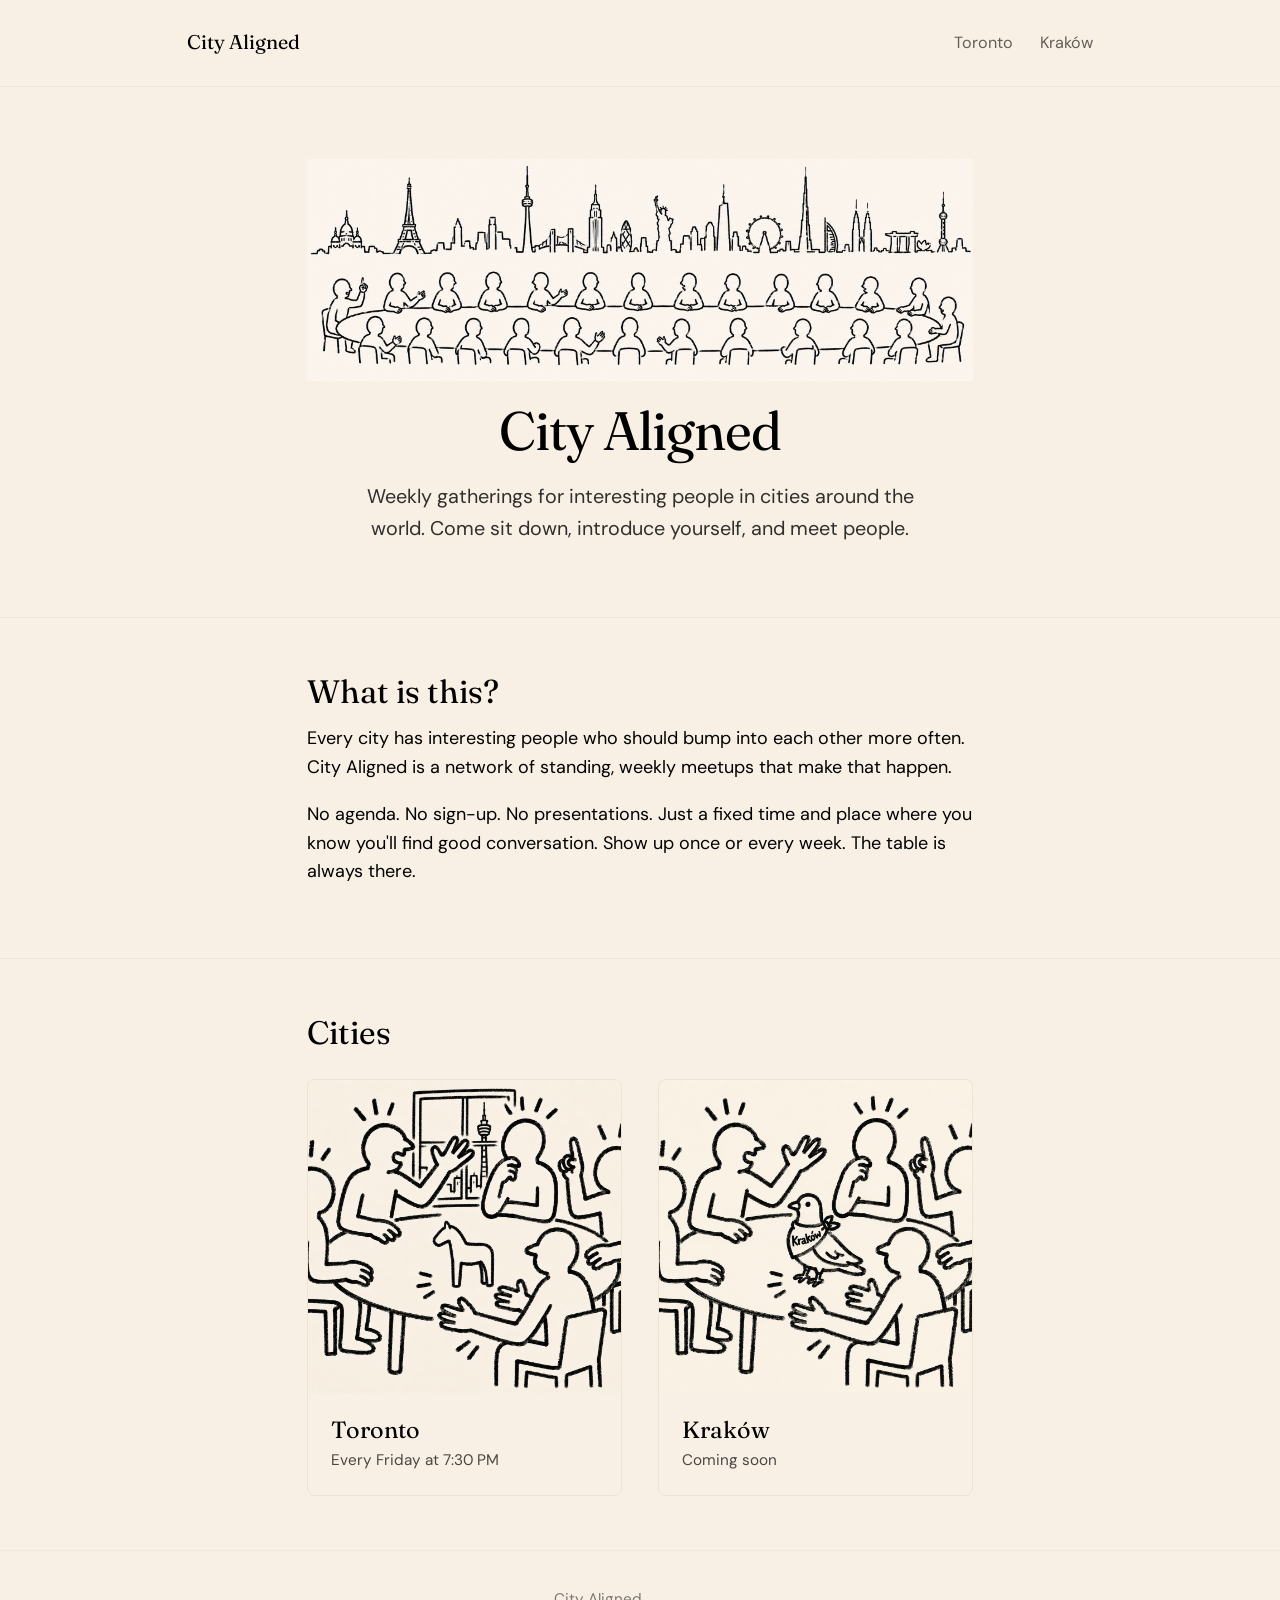
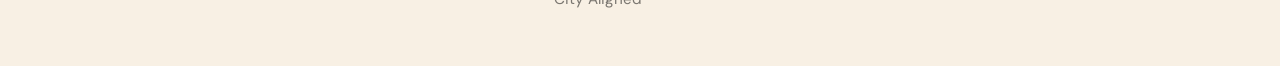
==== index.html @ 4a38be70 "Initial City Aligned website Static site with homepage, Toronto, and Kraków city pages. Fraunces + D" ====
<!DOCTYPE html>
<html lang="en">
<head>
  <meta charset="UTF-8">
  <meta name="viewport" content="width=device-width, initial-scale=1.0">
  <title>City Aligned</title>
  <meta name="description" content="Weekly gatherings for interesting people in cities around the world.">
  <meta property="og:title" content="City Aligned">
  <meta property="og:description" content="Weekly gatherings for interesting people in cities around the world.">
  <meta property="og:image" content="/assets/images/website-banner.png">
  <meta property="og:type" content="website">
  <link rel="preconnect" href="https://fonts.googleapis.com">
  <link rel="preconnect" href="https://fonts.gstatic.com" crossorigin>
  <link href="https://fonts.googleapis.com/css2?family=DM+Sans:wght@400;500;700&family=Fraunces:opsz,wght@9..144,400;9..144,600&display=swap" rel="stylesheet">
  <link rel="stylesheet" href="/assets/css/style.css">
</head>
<body>

  <header class="site-header">
    <div class="container container--wide">
      <a href="/" class="site-logo">City Aligned</a>
      <nav>
        <ul class="site-nav">
          <li><a href="/toronto/">Toronto</a></li>
          <li><a href="/krakow/">Kraków</a></li>
        </ul>
      </nav>
    </div>
  </header>

  <main>
    <section class="hero">
      <div class="container">
        <img src="/assets/images/website-banner.png" alt="Illustrated skyline with people gathered at tables" class="hero-banner">
        <h1>City Aligned</h1>
        <p>Weekly gatherings for interesting people in cities around the world. Come sit down, introduce yourself, and meet people.</p>
      </div>
    </section>

    <section>
      <div class="container">
        <h2>What is this?</h2>
        <p>Every city has interesting people who should bump into each other more often. City Aligned is a network of standing, weekly meetups that make that happen.</p>
        <p>No agenda. No sign-up. No presentations. Just a fixed time and place where you know you'll find good conversation. Show up once or every week. The table is always there.</p>
      </div>
    </section>

    <section>
      <div class="container">
        <h2>Cities</h2>
        <div class="city-grid">
          <div class="city-card">
            <a href="/toronto/">
              <img src="/assets/images/toronto.png" alt="Illustrated people gathered around a table with Toronto skyline">
              <div class="city-card-body">
                <h3>Toronto</h3>
                <p>Every Friday at 7:30 PM</p>
              </div>
            </a>
          </div>
          <div class="city-card">
            <a href="/krakow/">
              <img src="/assets/images/krakow.png" alt="Illustrated people gathered around a table with a Kraków pigeon">
              <div class="city-card-body">
                <h3>Kraków</h3>
                <p>Coming soon</p>
              </div>
            </a>
          </div>
        </div>
      </div>
    </section>

  </main>

  <footer class="site-footer">
    <div class="container">
      <p>City Aligned</p>
    </div>
  </footer>

</body>
</html>
---- assets/css/style.css ----
/* === City Aligned — Global Styles === */

:root {
  --linen: #f8f0e4;
  --black: #000000;
  --autumn-ember: #ba5c12;
  --dark-cyan: #55868c;
  --glaucous: #7272ab;
  --linen-dark: #ede4d4;
}

* {
  margin: 0;
  padding: 0;
  box-sizing: border-box;
}

html {
  font-size: 18px;
  scroll-behavior: smooth;
}

body {
  font-family: 'DM Sans', sans-serif;
  background-color: var(--linen);
  color: var(--black);
  line-height: 1.6;
  -webkit-font-smoothing: antialiased;
}

/* === Typography === */

h1, h2, h3 {
  font-family: 'Fraunces', serif;
  font-weight: 400;
  line-height: 1.2;
}

h1 {
  font-size: 3rem;
  letter-spacing: -0.02em;
}

h2 {
  font-size: 1.8rem;
  margin-bottom: 0.75rem;
}

h3 {
  font-size: 1.3rem;
  margin-bottom: 0.5rem;
}

p {
  margin-bottom: 1rem;
  max-width: 38em;
}

a {
  color: var(--autumn-ember);
  text-decoration: none;
  border-bottom: 1px solid transparent;
  transition: border-color 0.2s;
}

a:hover {
  border-bottom-color: var(--autumn-ember);
}

/* === Layout === */

.container {
  max-width: 720px;
  margin: 0 auto;
  padding: 0 1.5rem;
}

.container--wide {
  max-width: 960px;
}

/* === Header / Nav === */

.site-header {
  padding: 1.5rem 0;
  border-bottom: 1px solid var(--linen-dark);
}

.site-header .container {
  display: flex;
  justify-content: space-between;
  align-items: center;
}

.site-logo {
  font-family: 'Fraunces', serif;
  font-size: 1.1rem;
  color: var(--black);
  border-bottom: none;
}

.site-logo:hover {
  border-bottom: none;
  color: var(--autumn-ember);
}

.site-nav {
  display: flex;
  gap: 1.5rem;
  list-style: none;
  font-size: 0.9rem;
}

.site-nav a {
  color: var(--black);
  opacity: 0.6;
  transition: opacity 0.2s;
  border-bottom: none;
}

.site-nav a:hover,
.site-nav a.active {
  opacity: 1;
  border-bottom: none;
}

/* === Hero (Homepage) === */

.hero {
  padding: 4rem 0 2rem;
  text-align: center;
}

.hero h1 {
  margin-bottom: 1rem;
}

.hero p {
  max-width: 30em;
  margin: 0 auto 2rem;
  font-size: 1.1rem;
  opacity: 0.8;
}

.hero-banner {
  width: 100%;
  max-width: 720px;
  margin: 0 auto 1rem;
  display: block;
}

/* === Sections === */

section {
  padding: 3rem 0;
}

section + section {
  border-top: 1px solid var(--linen-dark);
}

/* === City Cards (Homepage) === */

.city-grid {
  display: grid;
  grid-template-columns: repeat(auto-fit, minmax(280px, 1fr));
  gap: 2rem;
  margin-top: 1.5rem;
}

.city-card {
  border: 1px solid var(--linen-dark);
  border-radius: 8px;
  overflow: hidden;
  transition: border-color 0.2s, transform 0.2s;
  background: var(--linen);
}

.city-card:hover {
  border-color: var(--autumn-ember);
  transform: translateY(-2px);
}

.city-card a {
  display: block;
  text-decoration: none;
  border-bottom: none;
  color: var(--black);
}

.city-card a:hover {
  border-bottom: none;
}

.city-card img {
  width: 100%;
  aspect-ratio: 1 / 1;
  object-fit: cover;
  display: block;
}

.city-card-body {
  padding: 1.25rem;
}

.city-card-body h3 {
  font-family: 'Fraunces', serif;
  margin-bottom: 0.25rem;
}

.city-card-body p {
  font-size: 0.85rem;
  opacity: 0.7;
  margin-bottom: 0;
}

/* === City Page Hero === */

.city-hero {
  padding: 3rem 0 2rem;
  text-align: center;
}

.city-hero img {
  width: 260px;
  height: 260px;
  object-fit: cover;
  border-radius: 12px;
  margin-bottom: 1.5rem;
}

.city-hero h1 {
  margin-bottom: 0.5rem;
}

.city-hero .tagline {
  font-size: 1.15rem;
  opacity: 0.7;
}

/* === Info Blocks (WHAT / WHO / WHY) === */

.info-block {
  padding: 2.5rem 0;
}

.info-block + .info-block {
  border-top: 1px solid var(--linen-dark);
}

.info-block h2 {
  color: var(--autumn-ember);
  font-size: 1rem;
  font-family: 'DM Sans', sans-serif;
  font-weight: 700;
  text-transform: uppercase;
  letter-spacing: 0.08em;
  margin-bottom: 0.75rem;
}

.info-block p {
  font-size: 1.05rem;
  line-height: 1.7;
}

/* === Detail row === */

.detail-row {
  display: flex;
  flex-wrap: wrap;
  gap: 2rem;
  margin-top: 1.5rem;
}

.detail-item {
  flex: 1;
  min-width: 160px;
}

.detail-item .label {
  font-size: 0.75rem;
  font-weight: 700;
  text-transform: uppercase;
  letter-spacing: 0.08em;
  opacity: 0.5;
  margin-bottom: 0.25rem;
}

.detail-item .value {
  font-size: 1rem;
}

/* === CTA Button === */

.btn {
  display: inline-block;
  padding: 0.75rem 1.5rem;
  font-family: 'DM Sans', sans-serif;
  font-size: 0.9rem;
  font-weight: 500;
  border: 1px solid var(--black);
  border-radius: 4px;
  color: var(--black);
  background: transparent;
  cursor: pointer;
  transition: background 0.2s, color 0.2s;
  text-decoration: none;
  border-bottom: 1px solid var(--black);
}

.btn:hover {
  background: var(--black);
  color: var(--linen);
  border-bottom-color: var(--black);
}

.btn--primary {
  background: var(--autumn-ember);
  color: var(--linen);
  border-color: var(--autumn-ember);
  border-bottom-color: var(--autumn-ember);
}

.btn--primary:hover {
  background: #9a4c0f;
  border-color: #9a4c0f;
  border-bottom-color: #9a4c0f;
  color: var(--linen);
}

/* === Footer === */

.site-footer {
  padding: 2rem 0;
  border-top: 1px solid var(--linen-dark);
  font-size: 0.85rem;
  opacity: 0.5;
  text-align: center;
}

/* === Utility === */

.text-center { text-align: center; }
.mt-1 { margin-top: 0.5rem; }
.mt-2 { margin-top: 1rem; }
.mt-3 { margin-top: 1.5rem; }
.mt-4 { margin-top: 2rem; }

/* === Responsive === */

@media (max-width: 600px) {
  html {
    font-size: 16px;
  }

  h1 {
    font-size: 2.2rem;
  }

  .hero {
    padding: 2.5rem 0 1.5rem;
  }

  .city-hero img {
    width: 200px;
    height: 200px;
  }

  .detail-row {
    flex-direction: column;
    gap: 1rem;
  }

  .site-nav {
    gap: 1rem;
  }
}
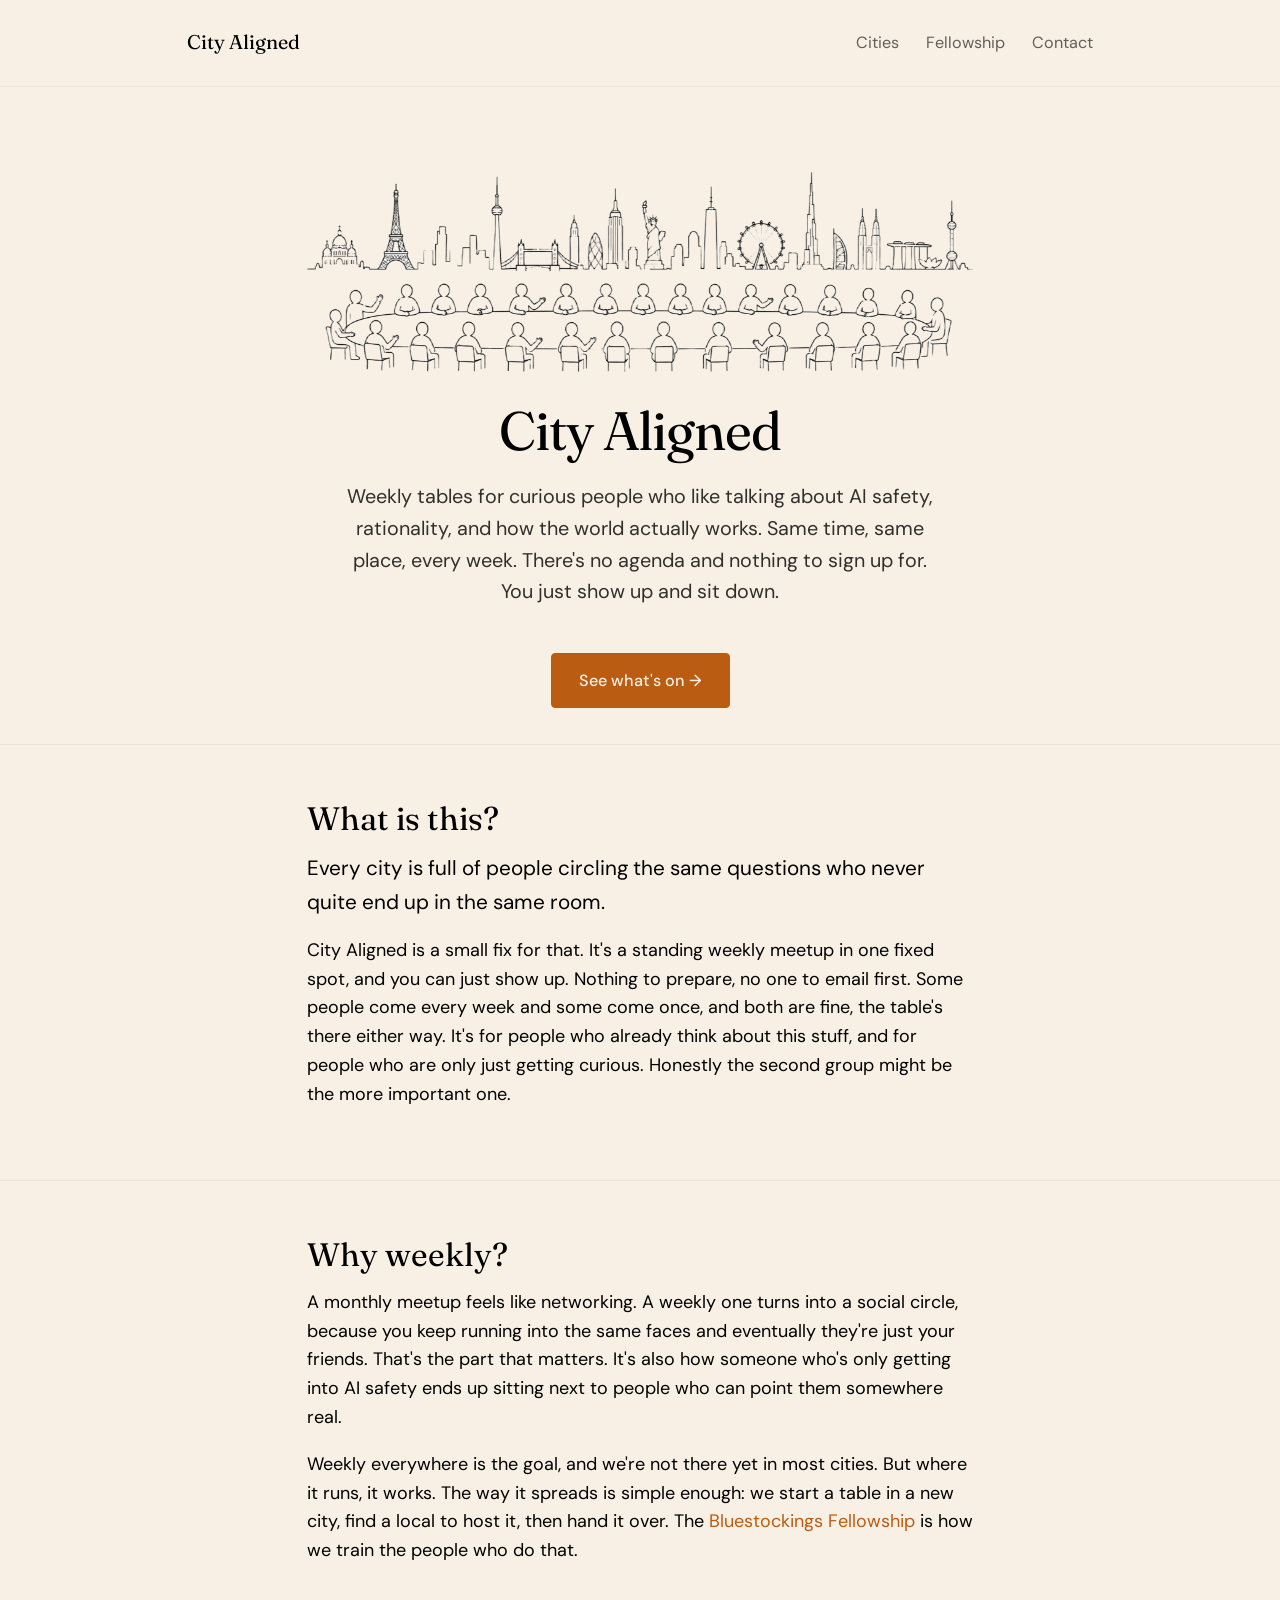
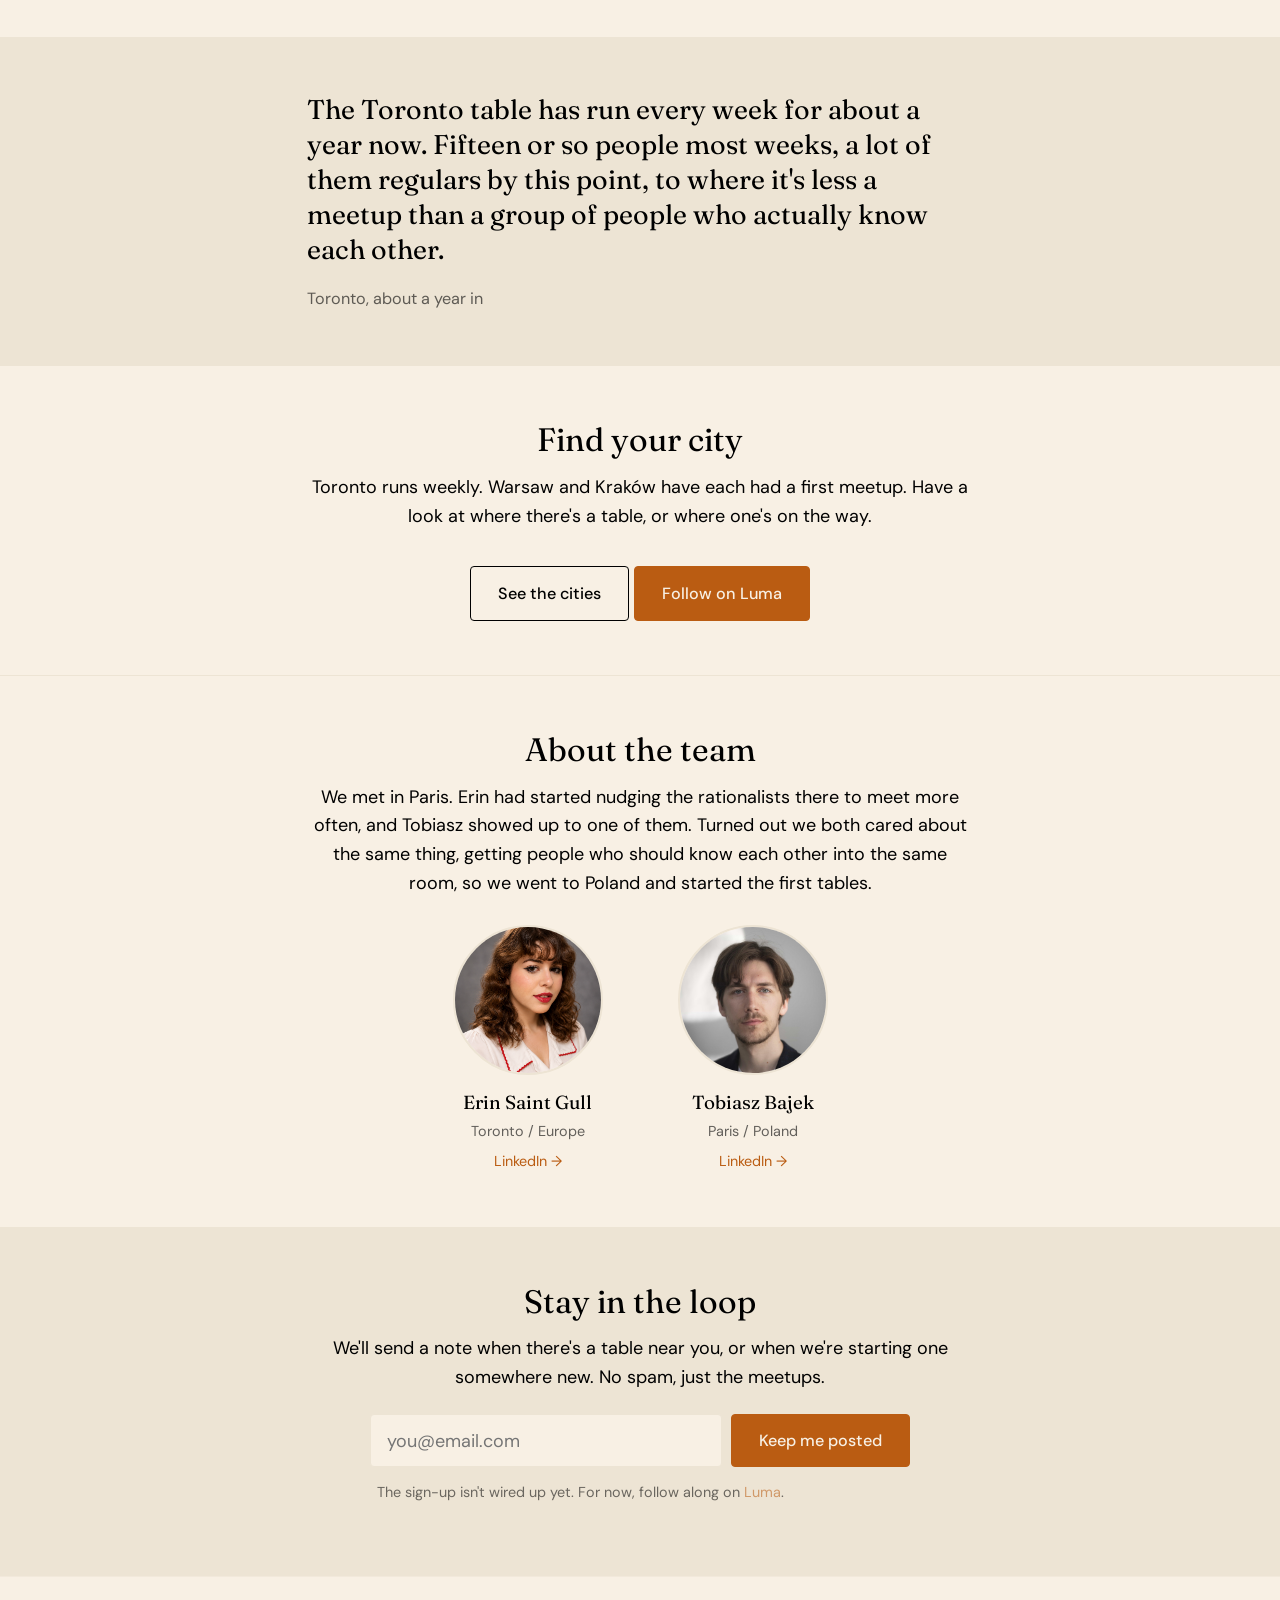
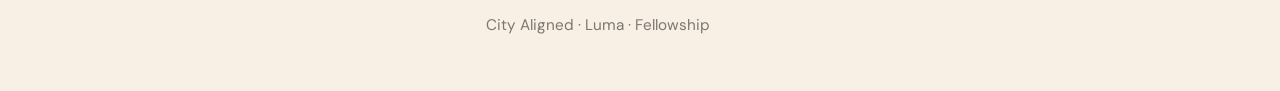
==== commit 95ef358f: "Add Cities map, Fellowship, Warsaw; rewrite copy in voice; team + newsletter - Replace per-city nav " ====
--- a/index.html
+++ b/index.html
@@ -4,10 +4,10 @@
   <meta charset="UTF-8">
   <meta name="viewport" content="width=device-width, initial-scale=1.0">
   <title>City Aligned</title>
-  <meta name="description" content="Weekly gatherings for interesting people in cities around the world.">
+  <meta name="description" content="Weekly tables for curious people who like talking about AI safety, rationality, and how the world works. Same time, same place. Just show up.">
   <meta property="og:title" content="City Aligned">
-  <meta property="og:description" content="Weekly gatherings for interesting people in cities around the world.">
-  <meta property="og:image" content="/assets/images/website-banner.png">
+  <meta property="og:description" content="Weekly tables for curious people who like talking about AI safety, rationality, and how the world works.">
+  <meta property="og:image" content="/assets/images/real-website-banner.png">
   <meta property="og:type" content="website">
   <link rel="preconnect" href="https://fonts.googleapis.com">
   <link rel="preconnect" href="https://fonts.gstatic.com" crossorigin>
@@ -21,8 +21,9 @@
       <a href="/" class="site-logo">City Aligned</a>
       <nav>
         <ul class="site-nav">
-          <li><a href="/toronto/">Toronto</a></li>
-          <li><a href="/krakow/">Kraków</a></li>
+          <li><a href="/cities/">Cities</a></li>
+          <li><a href="/fellowship/">Fellowship</a></li>
+          <li><a href="/#newsletter">Contact</a></li>
         </ul>
       </nav>
     </div>
@@ -31,43 +32,80 @@
   <main>
     <section class="hero">
       <div class="container">
-        <img src="/assets/images/website-banner.png" alt="Illustrated skyline with people gathered at tables" class="hero-banner">
+        <img src="/assets/images/real-website-banner.png" alt="Illustrated skyline with people gathered at a long table" class="hero-banner">
         <h1>City Aligned</h1>
-        <p>Weekly gatherings for interesting people in cities around the world. Come sit down, introduce yourself, and meet people.</p>
+        <p>Weekly tables for curious people who like talking about AI safety, rationality, and how the world actually works. Same time, same place, every week. There's no agenda and nothing to sign up for. You just show up and sit down.</p>
+        <a href="https://luma.com/cityaligned" class="btn btn--primary" target="_blank" rel="noopener">See what's on →</a>
       </div>
     </section>
 
     <section>
       <div class="container">
         <h2>What is this?</h2>
-        <p>Every city has interesting people who should bump into each other more often. City Aligned is a network of standing, weekly meetups that make that happen.</p>
-        <p>No agenda. No sign-up. No presentations. Just a fixed time and place where you know you'll find good conversation. Show up once or every week. The table is always there.</p>
+        <p class="lede">Every city is full of people circling the same questions who never quite end up in the same room.</p>
+        <p>City Aligned is a small fix for that. It's a standing weekly meetup in one fixed spot, and you can just show up. Nothing to prepare, no one to email first. Some people come every week and some come once, and both are fine, the table's there either way. It's for people who already think about this stuff, and for people who are only just getting curious. Honestly the second group might be the more important one.</p>
       </div>
     </section>
 
     <section>
       <div class="container">
-        <h2>Cities</h2>
-        <div class="city-grid">
-          <div class="city-card">
-            <a href="/toronto/">
-              <img src="/assets/images/toronto.png" alt="Illustrated people gathered around a table with Toronto skyline">
-              <div class="city-card-body">
-                <h3>Toronto</h3>
-                <p>Every Friday at 7:30 PM</p>
-              </div>
+        <h2>Why weekly?</h2>
+        <p>A monthly meetup feels like networking. A weekly one turns into a social circle, because you keep running into the same faces and eventually they're just your friends. That's the part that matters. It's also how someone who's only getting into AI safety ends up sitting next to people who can point them somewhere real.</p>
+        <p>Weekly everywhere is the goal, and we're not there yet in most cities. But where it runs, it works. The way it spreads is simple enough: we start a table in a new city, find a local to host it, then hand it over. The <a href="/fellowship/">Bluestockings Fellowship</a> is how we train the people who do that.</p>
+      </div>
+    </section>
+
+    <section class="proof">
+      <div class="container">
+        <blockquote>The Toronto table has run every week for about a year now. Fifteen or so people most weeks, a lot of them regulars by this point, to where it's less a meetup than a group of people who actually know each other.</blockquote>
+        <cite>Toronto, about a year in</cite>
+      </div>
+    </section>
+
+    <section class="text-center">
+      <div class="container">
+        <h2>Find your city</h2>
+        <p style="margin-left:auto;margin-right:auto;">Toronto runs weekly. Warsaw and Kraków have each had a first meetup. Have a look at where there's a table, or where one's on the way.</p>
+        <a href="/cities/" class="btn mt-2">See the cities</a>
+        <a href="https://luma.com/cityaligned" class="btn btn--primary mt-2" target="_blank" rel="noopener">Follow on Luma</a>
+      </div>
+    </section>
+
+    <section>
+      <div class="container text-center">
+        <h2>About the team</h2>
+        <p style="margin-left:auto;margin-right:auto;">We met in Paris. Erin had started nudging the rationalists there to meet more often, and Tobiasz showed up to one of them. Turned out we both cared about the same thing, getting people who should know each other into the same room, so we went to Poland and started the first tables.</p>
+        <div class="team-grid">
+          <div class="team-card">
+            <a href="https://www.linkedin.com/in/erinsaintgull/" target="_blank" rel="noopener">
+              <img src="/assets/images/team/erin.png" alt="Erin Saint Gull">
+              <div class="name">Erin Saint Gull</div>
+              <div class="location">Toronto / Europe</div>
+              <div class="linkedin">LinkedIn →</div>
             </a>
           </div>
-          <div class="city-card">
-            <a href="/krakow/">
-              <img src="/assets/images/krakow.png" alt="Illustrated people gathered around a table with a Kraków pigeon">
-              <div class="city-card-body">
-                <h3>Kraków</h3>
-                <p>Coming soon</p>
-              </div>
+          <div class="team-card">
+            <a href="https://www.linkedin.com/in/tobiasz-bajek/" target="_blank" rel="noopener">
+              <img src="/assets/images/team/tobiasz.jpeg" alt="Tobiasz Bajek">
+              <div class="name">Tobiasz Bajek</div>
+              <div class="location">Paris / Poland</div>
+              <div class="linkedin">LinkedIn →</div>
             </a>
           </div>
         </div>
+      </div>
+    </section>
+
+    <section class="newsletter" id="newsletter">
+      <div class="container text-center">
+        <h2>Stay in the loop</h2>
+        <p style="margin-left:auto;margin-right:auto;">We'll send a note when there's a table near you, or when we're starting one somewhere new. No spam, just the meetups.</p>
+        <!-- TODO: point action at the Listmonk public subscription endpoint once it's set up -->
+        <form class="newsletter-form" action="#" method="post" onsubmit="return false;">
+          <input type="email" name="email" placeholder="you@email.com" aria-label="Email address" required>
+          <button type="submit" class="btn btn--primary">Keep me posted</button>
+        </form>
+        <p class="newsletter-note">The sign-up isn't wired up yet. For now, follow along on <a href="https://luma.com/cityaligned" target="_blank" rel="noopener">Luma</a>.</p>
       </div>
     </section>
 
@@ -75,7 +113,7 @@
 
   <footer class="site-footer">
     <div class="container">
-      <p>City Aligned</p>
+      <p>City Aligned · <a href="https://luma.com/cityaligned" target="_blank" rel="noopener">Luma</a> · <a href="/fellowship/">Fellowship</a></p>
     </div>
   </footer>
 
--- a/assets/css/style.css
+++ b/assets/css/style.css
@@ -149,6 +149,10 @@
   display: block;
 }
 
+.hero .btn {
+  margin-top: 0.5rem;
+}
+
 /* === Sections === */
 
 section {
@@ -159,7 +163,51 @@
   border-top: 1px solid var(--linen-dark);
 }
 
-/* === City Cards (Homepage) === */
+.lede {
+  font-size: 1.15rem;
+}
+
+/* === Page title (Cities / Fellowship) === */
+
+.page-title {
+  padding: 3.5rem 0 1rem;
+  text-align: center;
+}
+
+.page-title h1 {
+  font-size: 3.5rem;
+  margin-bottom: 0.5rem;
+}
+
+.page-title p {
+  max-width: 34em;
+  margin: 0 auto;
+  opacity: 0.7;
+  font-size: 1.05rem;
+}
+
+/* === Social proof === */
+
+.proof {
+  background: var(--linen-dark);
+}
+
+.proof blockquote {
+  font-family: 'Fraunces', serif;
+  font-size: 1.5rem;
+  line-height: 1.3;
+  max-width: 30em;
+  margin: 0 0 1rem;
+}
+
+.proof cite {
+  display: block;
+  font-style: normal;
+  font-size: 0.9rem;
+  opacity: 0.6;
+}
+
+/* === City Cards (Homepage / Cities) === */
 
 .city-grid {
   display: grid;
@@ -212,6 +260,38 @@
   font-size: 0.85rem;
   opacity: 0.7;
   margin-bottom: 0;
+}
+
+/* === Map (Cities) === */
+
+#map {
+  height: 460px;
+  width: 100%;
+  border: 1px solid var(--linen-dark);
+  border-radius: 12px;
+  margin: 2rem 0 1rem;
+  background: var(--linen-dark);
+}
+
+.leaflet-popup-content-wrapper {
+  border-radius: 8px;
+}
+
+.map-popup {
+  font-family: 'DM Sans', sans-serif;
+}
+
+.map-popup strong {
+  font-family: 'Fraunces', serif;
+  font-weight: 600;
+  font-size: 1.05rem;
+}
+
+.map-popup .meta {
+  display: block;
+  opacity: 0.6;
+  font-size: 0.85rem;
+  margin: 0.15rem 0 0.35rem;
 }
 
 /* === City Page Hero === */
@@ -338,6 +418,108 @@
   text-align: center;
 }
 
+.site-footer a {
+  color: inherit;
+}
+
+.site-footer a:hover {
+  color: var(--autumn-ember);
+  border-bottom-color: transparent;
+}
+
+/* === About the team === */
+
+.team-grid {
+  display: flex;
+  flex-wrap: wrap;
+  gap: 2.5rem;
+  margin-top: 1.5rem;
+  justify-content: center;
+}
+
+.team-card {
+  text-align: center;
+  width: 180px;
+}
+
+.team-card a {
+  border-bottom: none;
+  color: var(--black);
+}
+
+.team-card a:hover {
+  border-bottom: none;
+}
+
+.team-card img {
+  width: 150px;
+  height: 150px;
+  object-fit: cover;
+  border-radius: 50%;
+  display: block;
+  margin: 0 auto 0.75rem;
+  border: 2px solid var(--linen-dark);
+  transition: border-color 0.2s;
+}
+
+.team-card a:hover img {
+  border-color: var(--autumn-ember);
+}
+
+.team-card .name {
+  font-family: 'Fraunces', serif;
+  font-size: 1.05rem;
+}
+
+.team-card .location {
+  font-size: 0.8rem;
+  opacity: 0.6;
+  margin-top: 0.1rem;
+}
+
+.team-card .linkedin {
+  font-size: 0.8rem;
+  color: var(--autumn-ember);
+  margin-top: 0.35rem;
+}
+
+/* === Newsletter / Contact === */
+
+.newsletter {
+  background: var(--linen-dark);
+}
+
+.newsletter-form {
+  display: flex;
+  gap: 0.5rem;
+  flex-wrap: wrap;
+  max-width: 30em;
+  margin: 1.25rem auto 0;
+}
+
+.newsletter-form input[type="email"] {
+  flex: 1;
+  min-width: 200px;
+  font-family: 'DM Sans', sans-serif;
+  font-size: 1rem;
+  padding: 0.75rem 0.9rem;
+  border: 1px solid var(--linen-dark);
+  border-radius: 4px;
+  background: var(--linen);
+  color: var(--black);
+}
+
+.newsletter-form input[type="email"]:focus {
+  outline: none;
+  border-color: var(--autumn-ember);
+}
+
+.newsletter-note {
+  font-size: 0.8rem;
+  opacity: 0.55;
+  margin-top: 0.75rem;
+}
+
 /* === Utility === */
 
 .text-center { text-align: center; }
@@ -361,6 +543,10 @@
     padding: 2.5rem 0 1.5rem;
   }
 
+  .page-title h1 {
+    font-size: 2.6rem;
+  }
+
   .city-hero img {
     width: 200px;
     height: 200px;
@@ -374,4 +560,12 @@
   .site-nav {
     gap: 1rem;
   }
-}
+
+  #map {
+    height: 360px;
+  }
+
+  .proof blockquote {
+    font-size: 1.25rem;
+  }
+}
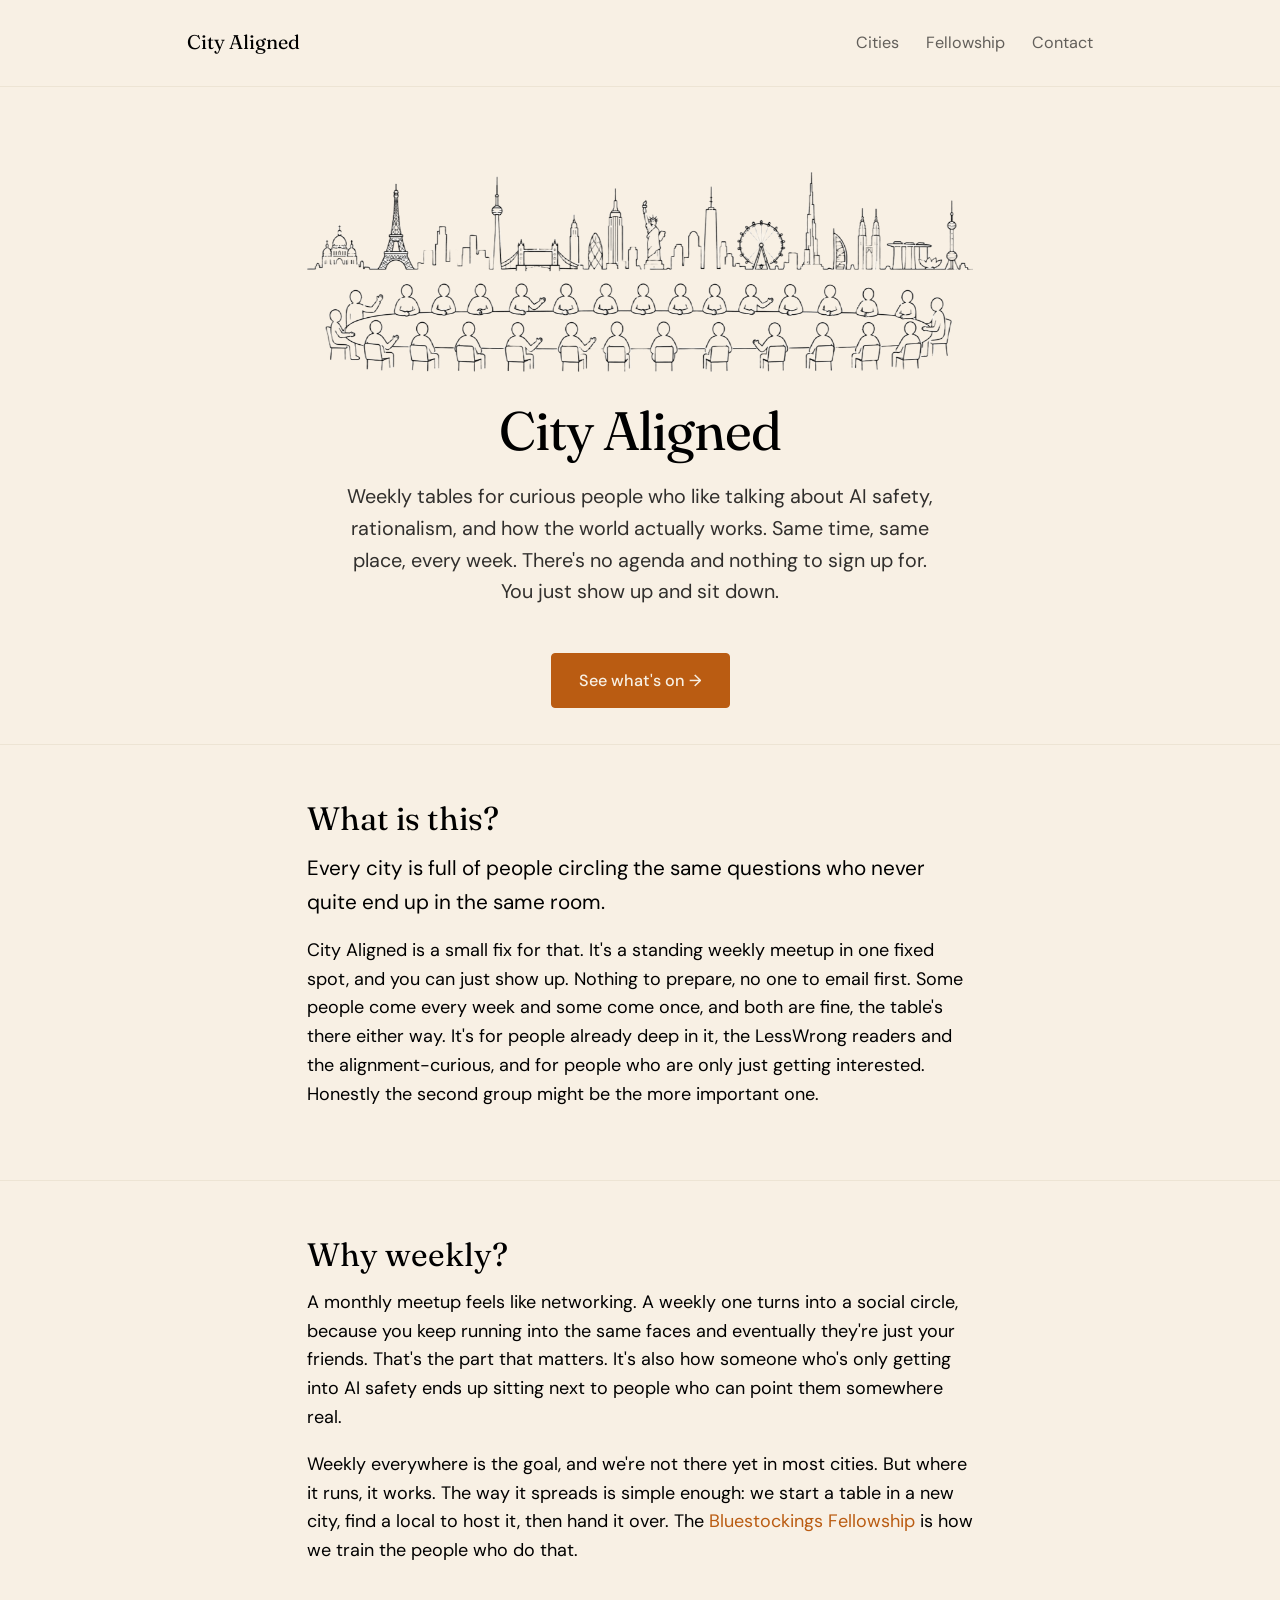
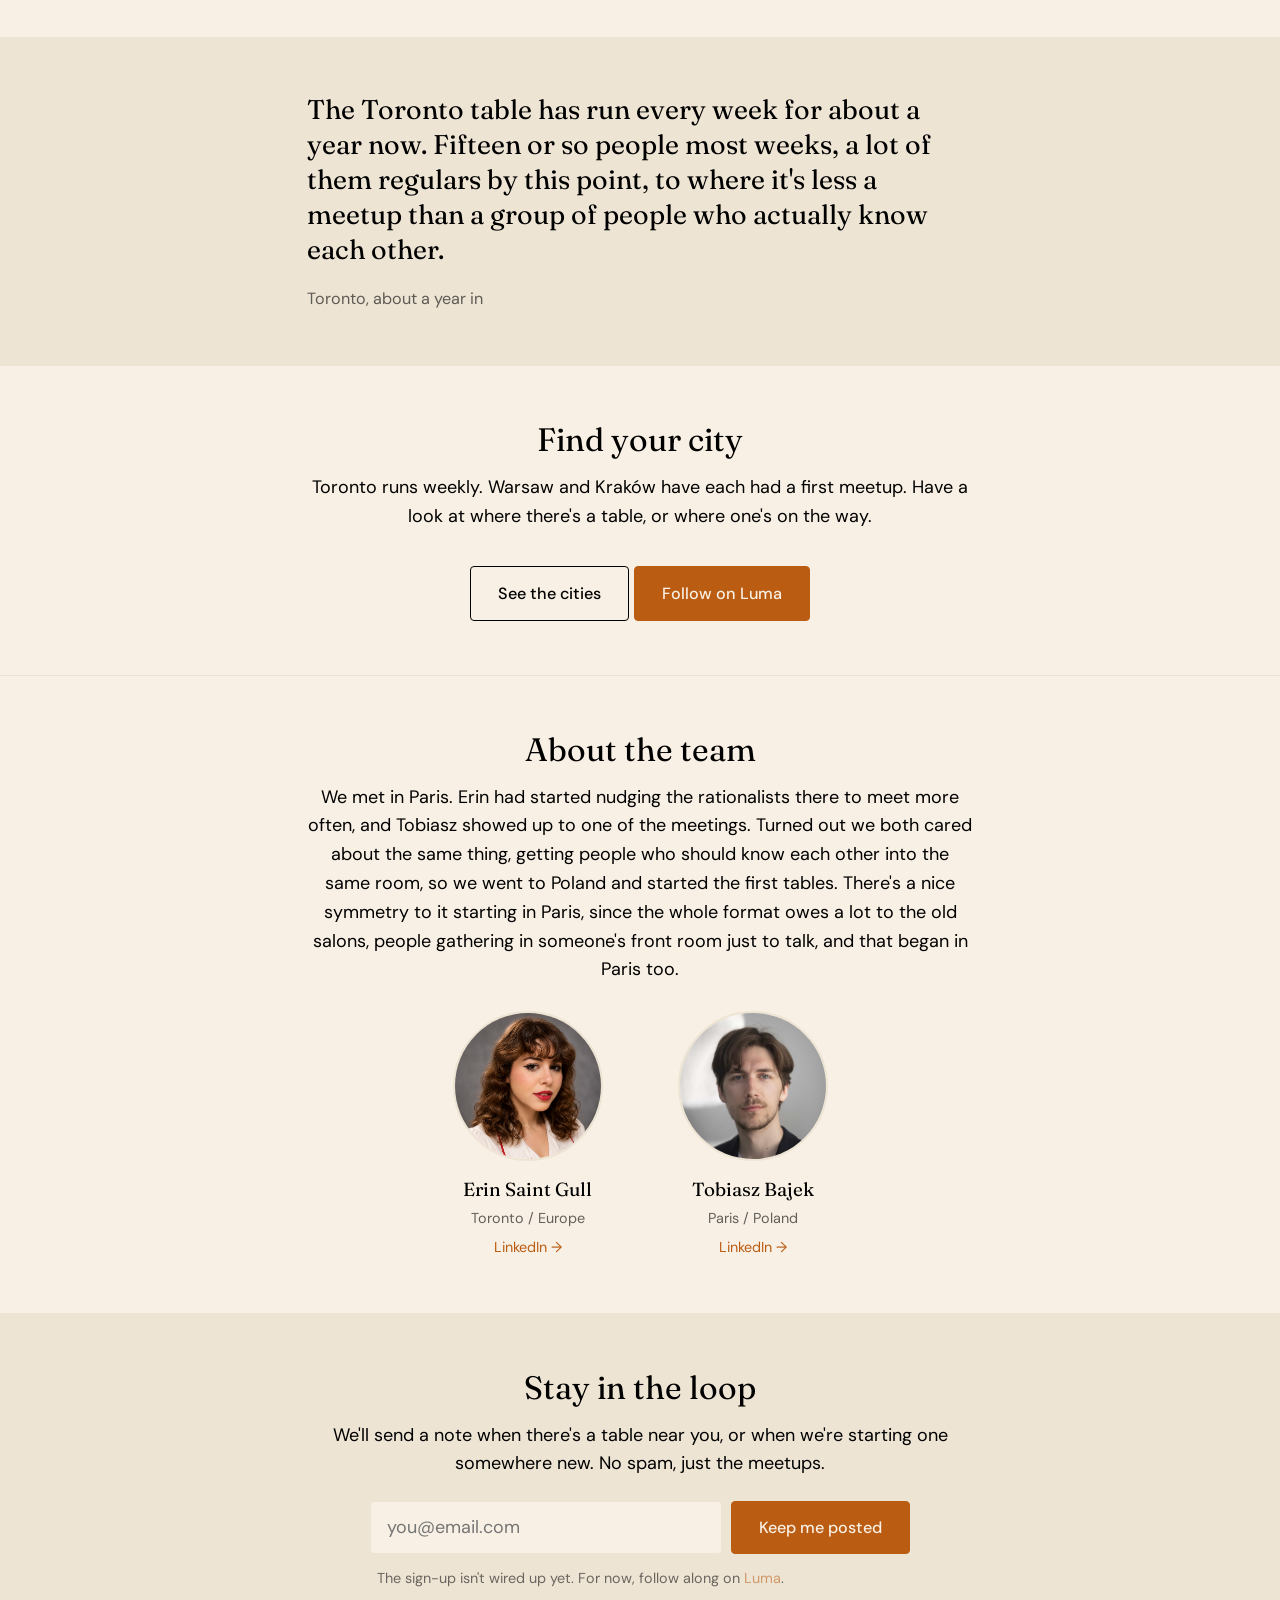
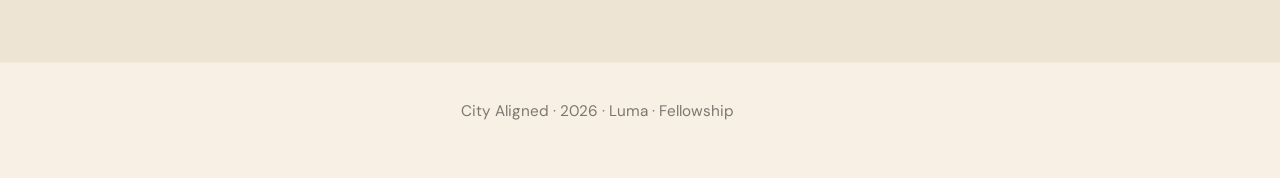
==== commit 3e619688: "Copy: rationalism + LessWrong, salon heritage line, team locations, footer year; photo crop Co-Autho" ====
--- a/index.html
+++ b/index.html
@@ -4,9 +4,9 @@
   <meta charset="UTF-8">
   <meta name="viewport" content="width=device-width, initial-scale=1.0">
   <title>City Aligned</title>
-  <meta name="description" content="Weekly tables for curious people who like talking about AI safety, rationality, and how the world works. Same time, same place. Just show up.">
+  <meta name="description" content="Weekly tables for curious people who like talking about AI safety, rationalism, and how the world works. Same time, same place. Just show up.">
   <meta property="og:title" content="City Aligned">
-  <meta property="og:description" content="Weekly tables for curious people who like talking about AI safety, rationality, and how the world works.">
+  <meta property="og:description" content="Weekly tables for curious people who like talking about AI safety, rationalism, and how the world works.">
   <meta property="og:image" content="/assets/images/real-website-banner.png">
   <meta property="og:type" content="website">
   <link rel="preconnect" href="https://fonts.googleapis.com">
@@ -34,7 +34,7 @@
       <div class="container">
         <img src="/assets/images/real-website-banner.png" alt="Illustrated skyline with people gathered at a long table" class="hero-banner">
         <h1>City Aligned</h1>
-        <p>Weekly tables for curious people who like talking about AI safety, rationality, and how the world actually works. Same time, same place, every week. There's no agenda and nothing to sign up for. You just show up and sit down.</p>
+        <p>Weekly tables for curious people who like talking about AI safety, rationalism, and how the world actually works. Same time, same place, every week. There's no agenda and nothing to sign up for. You just show up and sit down.</p>
         <a href="https://luma.com/cityaligned" class="btn btn--primary" target="_blank" rel="noopener">See what's on →</a>
       </div>
     </section>
@@ -43,7 +43,7 @@
       <div class="container">
         <h2>What is this?</h2>
         <p class="lede">Every city is full of people circling the same questions who never quite end up in the same room.</p>
-        <p>City Aligned is a small fix for that. It's a standing weekly meetup in one fixed spot, and you can just show up. Nothing to prepare, no one to email first. Some people come every week and some come once, and both are fine, the table's there either way. It's for people who already think about this stuff, and for people who are only just getting curious. Honestly the second group might be the more important one.</p>
+        <p>City Aligned is a small fix for that. It's a standing weekly meetup in one fixed spot, and you can just show up. Nothing to prepare, no one to email first. Some people come every week and some come once, and both are fine, the table's there either way. It's for people already deep in it, the LessWrong readers and the alignment-curious, and for people who are only just getting interested. Honestly the second group might be the more important one.</p>
       </div>
     </section>
 
@@ -74,7 +74,7 @@
     <section>
       <div class="container text-center">
         <h2>About the team</h2>
-        <p style="margin-left:auto;margin-right:auto;">We met in Paris. Erin had started nudging the rationalists there to meet more often, and Tobiasz showed up to one of them. Turned out we both cared about the same thing, getting people who should know each other into the same room, so we went to Poland and started the first tables.</p>
+        <p style="margin-left:auto;margin-right:auto;">We met in Paris. Erin had started nudging the rationalists there to meet more often, and Tobiasz showed up to one of the meetings. Turned out we both cared about the same thing, getting people who should know each other into the same room, so we went to Poland and started the first tables. There's a nice symmetry to it starting in Paris, since the whole format owes a lot to the old salons, people gathering in someone's front room just to talk, and that began in Paris too.</p>
         <div class="team-grid">
           <div class="team-card">
             <a href="https://www.linkedin.com/in/erinsaintgull/" target="_blank" rel="noopener">
@@ -113,7 +113,7 @@
 
   <footer class="site-footer">
     <div class="container">
-      <p>City Aligned · <a href="https://luma.com/cityaligned" target="_blank" rel="noopener">Luma</a> · <a href="/fellowship/">Fellowship</a></p>
+      <p>City Aligned · 2026 · <a href="https://luma.com/cityaligned" target="_blank" rel="noopener">Luma</a> · <a href="/fellowship/">Fellowship</a></p>
     </div>
   </footer>
 
--- a/assets/css/style.css
+++ b/assets/css/style.css
@@ -455,6 +455,7 @@
   width: 150px;
   height: 150px;
   object-fit: cover;
+  object-position: center 18%;
   border-radius: 50%;
   display: block;
   margin: 0 auto 0.75rem;
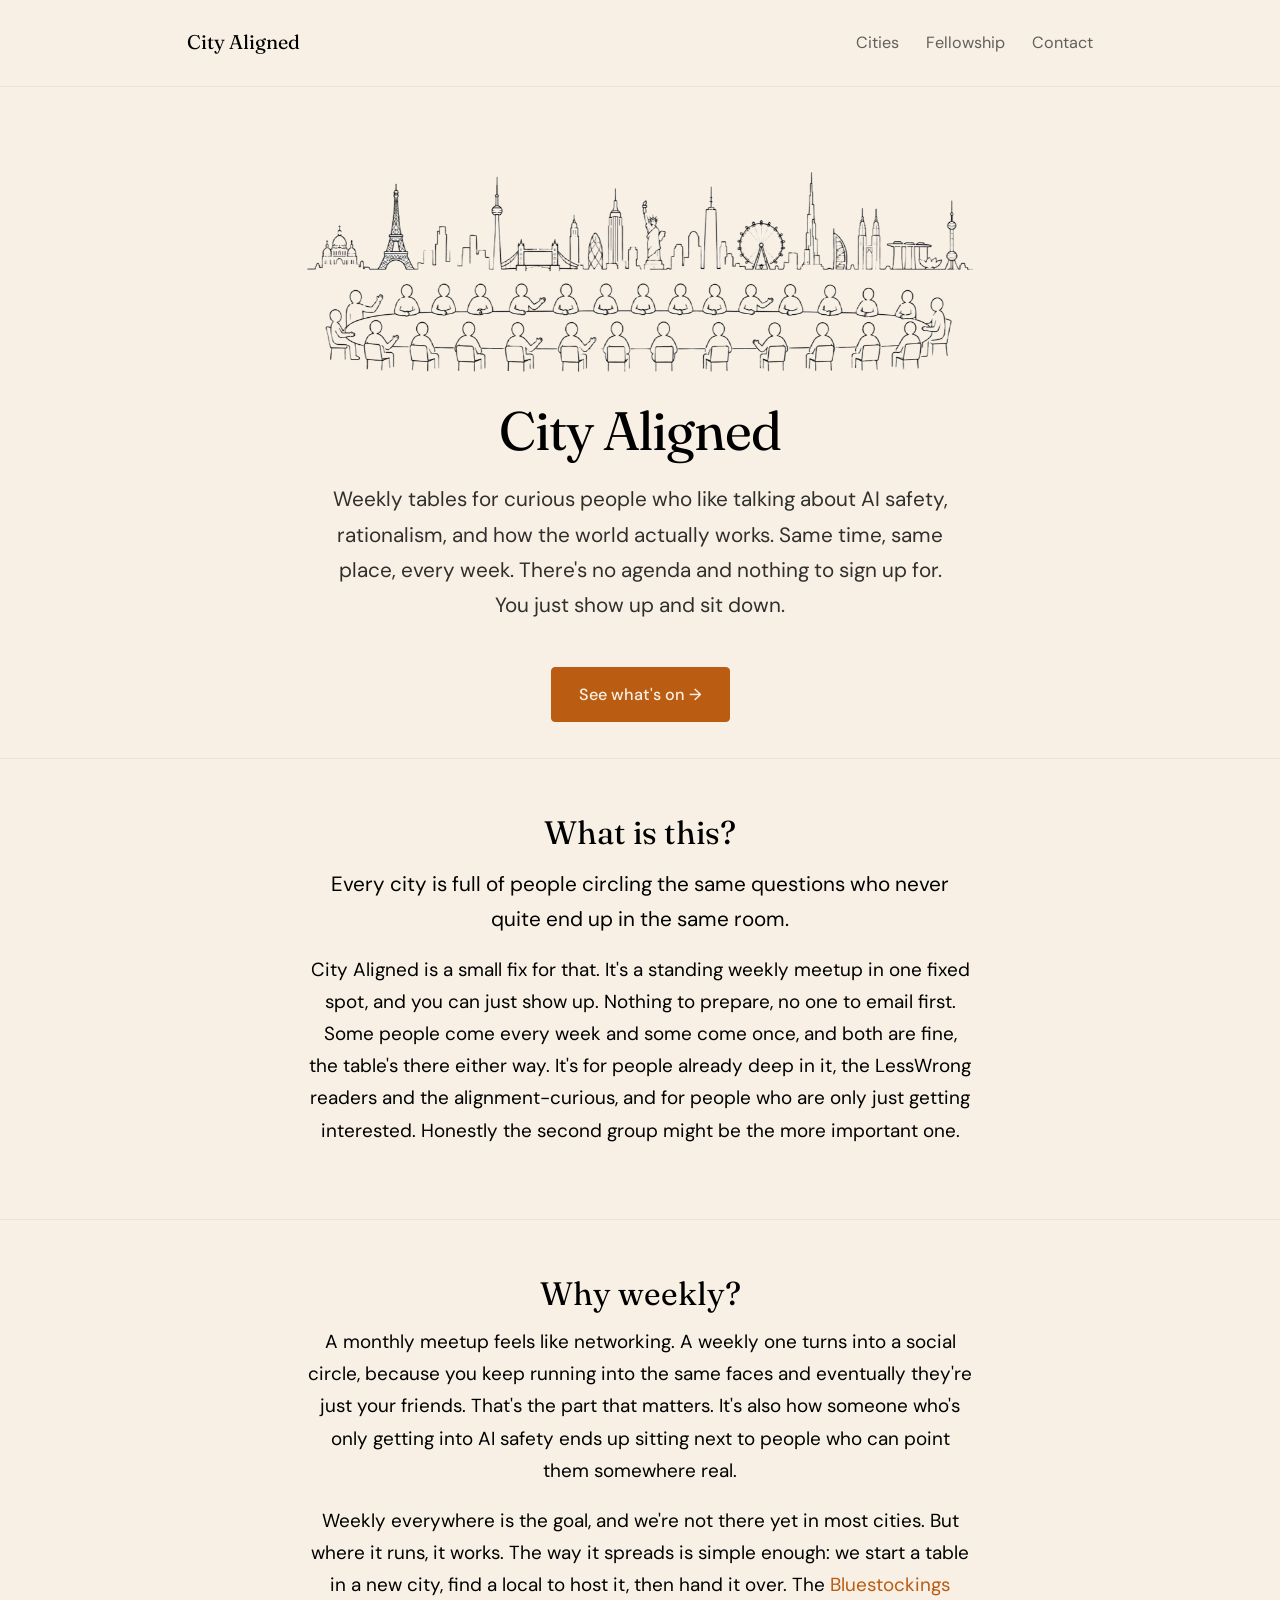
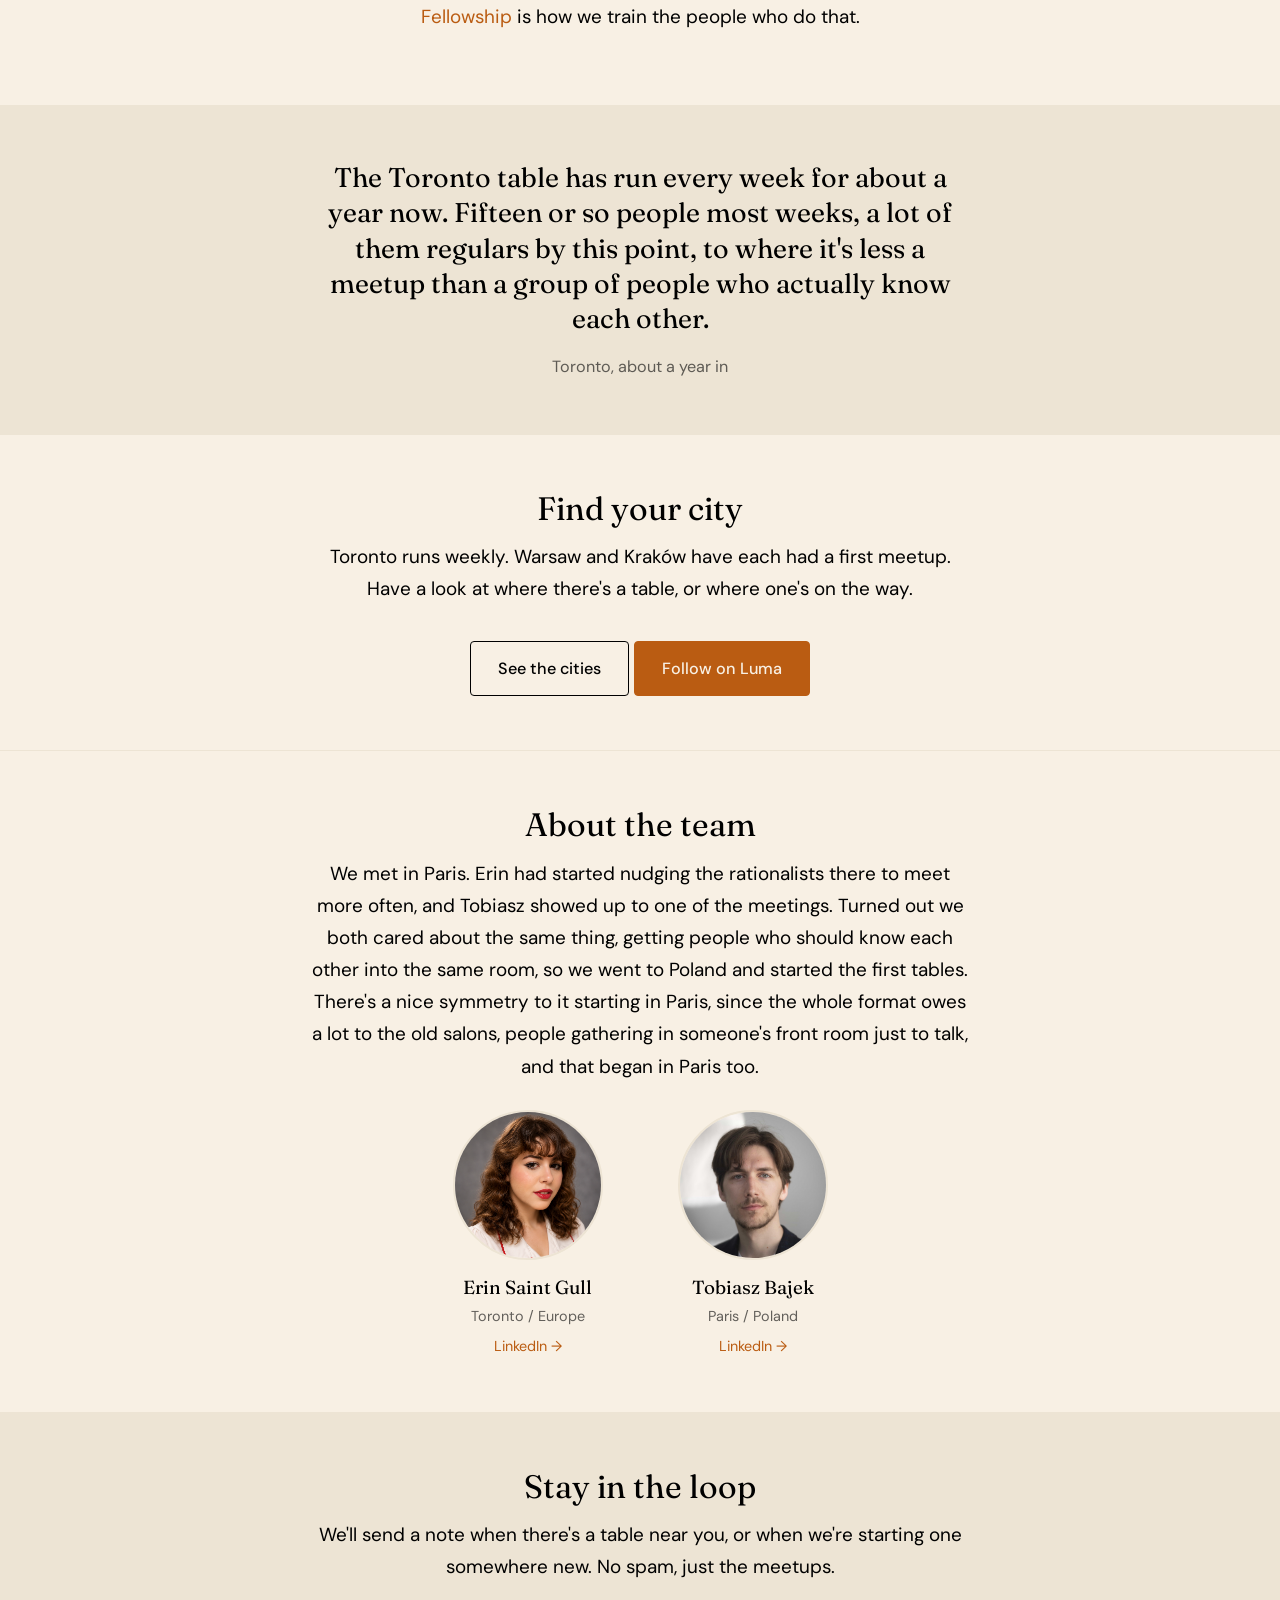
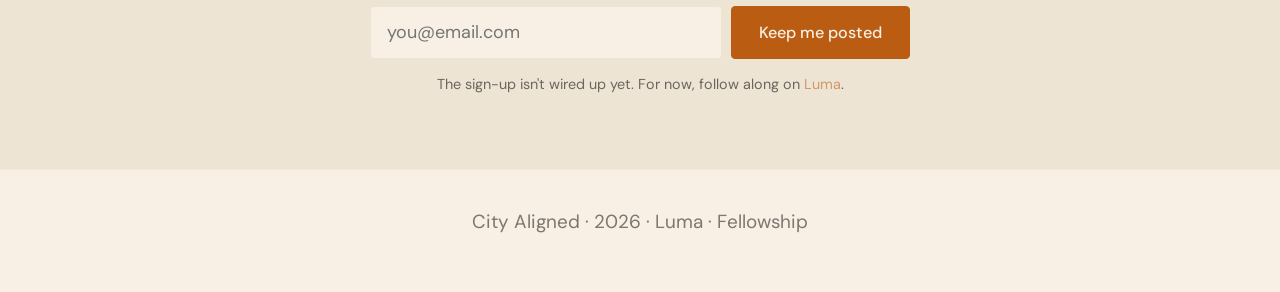
==== commit e49ef1bc: "Design: remove justified text, center homepage sections consistentlyCo-Authored-By: Claude Opus 4.8 " ====
--- a/index.html
+++ b/index.html
@@ -39,7 +39,7 @@
       </div>
     </section>
 
-    <section>
+    <section class="text-center">
       <div class="container">
         <h2>What is this?</h2>
         <p class="lede">Every city is full of people circling the same questions who never quite end up in the same room.</p>
@@ -47,7 +47,7 @@
       </div>
     </section>
 
-    <section>
+    <section class="text-center">
       <div class="container">
         <h2>Why weekly?</h2>
         <p>A monthly meetup feels like networking. A weekly one turns into a social circle, because you keep running into the same faces and eventually they're just your friends. That's the part that matters. It's also how someone who's only getting into AI safety ends up sitting next to people who can point them somewhere real.</p>
--- a/assets/css/style.css
+++ b/assets/css/style.css
@@ -54,6 +54,19 @@
 p {
   margin-bottom: 1rem;
   max-width: 38em;
+  font-size: 1.05rem;
+  line-height: 1.7;
+}
+
+/* Centered contexts: hero, page titles, CTAs, team, newsletter */
+.hero p,
+.page-title p,
+.city-hero .tagline,
+.text-center p,
+.text-center .lede {
+  text-align: center;
+  margin-left: auto;
+  margin-right: auto;
 }
 
 a {
@@ -138,7 +151,7 @@
 .hero p {
   max-width: 30em;
   margin: 0 auto 2rem;
-  font-size: 1.1rem;
+  font-size: 1.15rem;
   opacity: 0.8;
 }
 
@@ -197,7 +210,8 @@
   font-size: 1.5rem;
   line-height: 1.3;
   max-width: 30em;
-  margin: 0 0 1rem;
+  margin: 0 auto 1rem;
+  text-align: center;
 }
 
 .proof cite {
@@ -205,6 +219,7 @@
   font-style: normal;
   font-size: 0.9rem;
   opacity: 0.6;
+  text-align: center;
 }
 
 /* === City Cards (Homepage / Cities) === */
